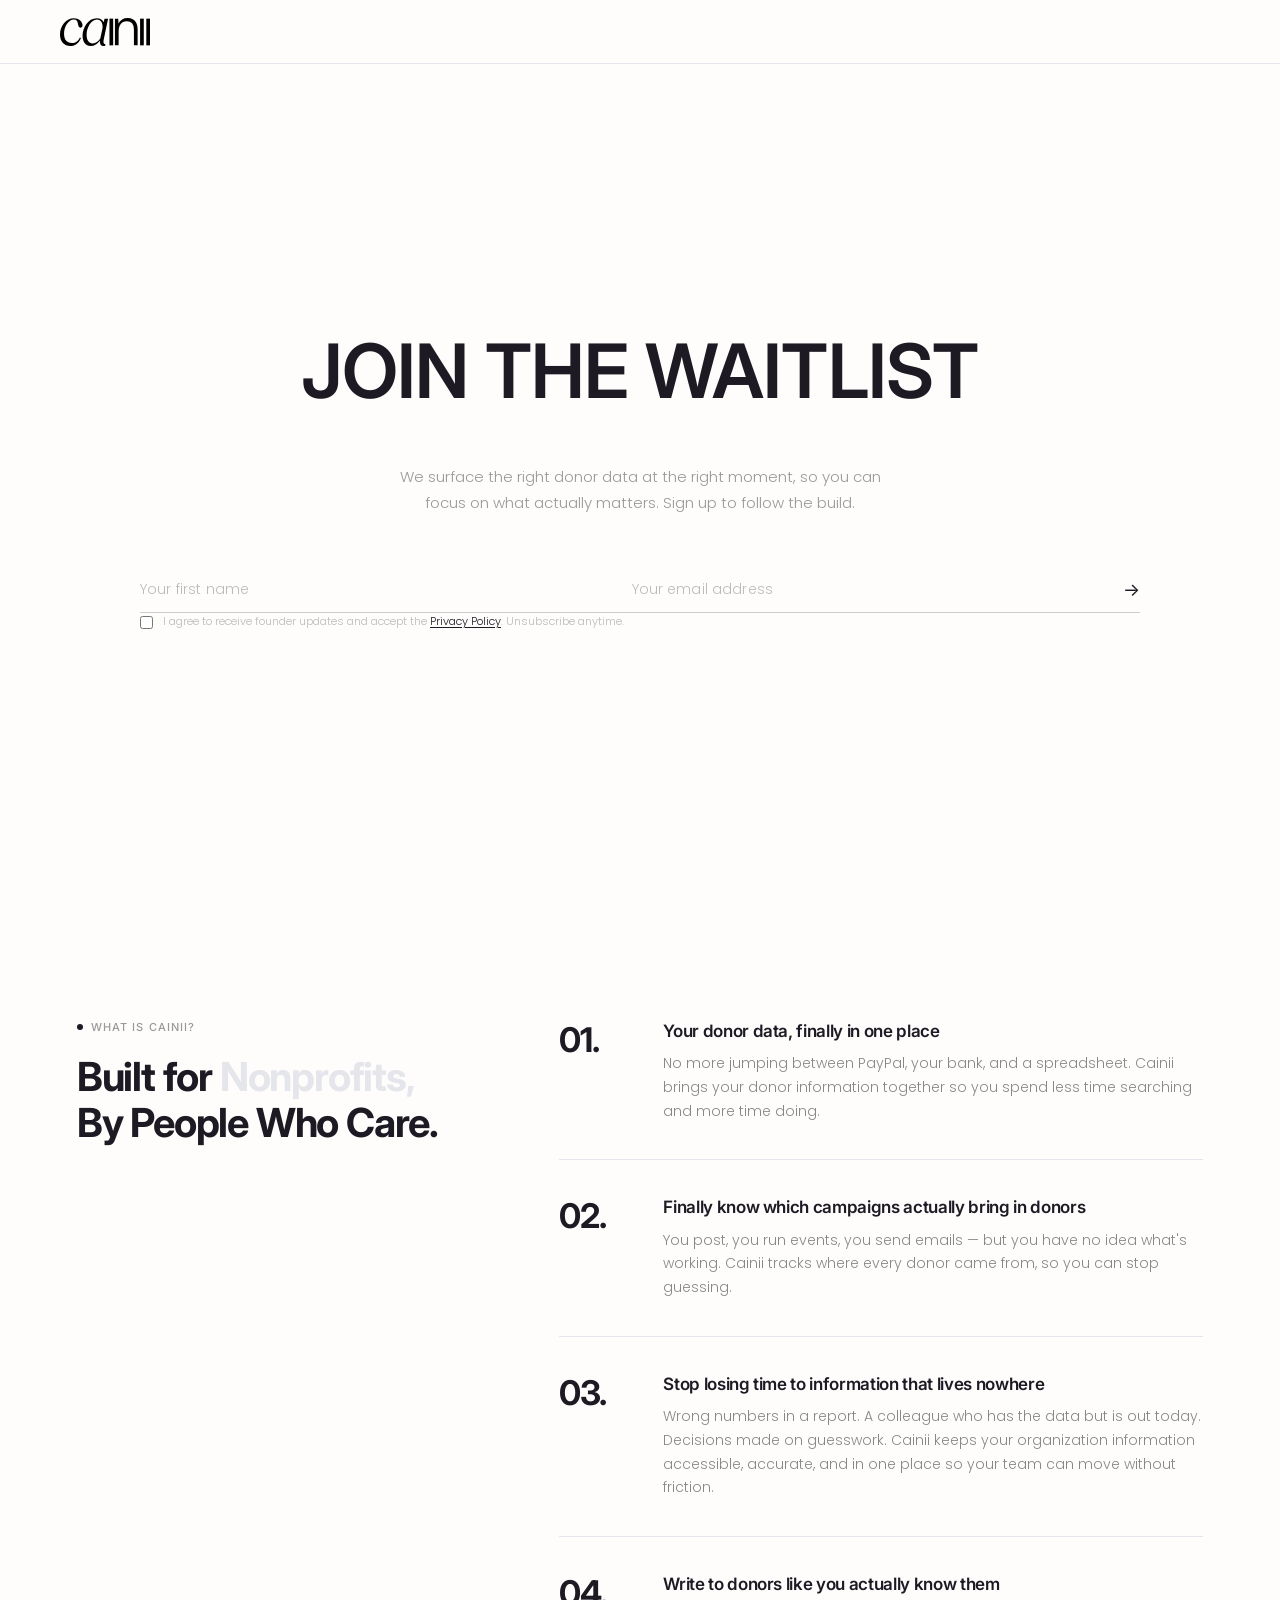
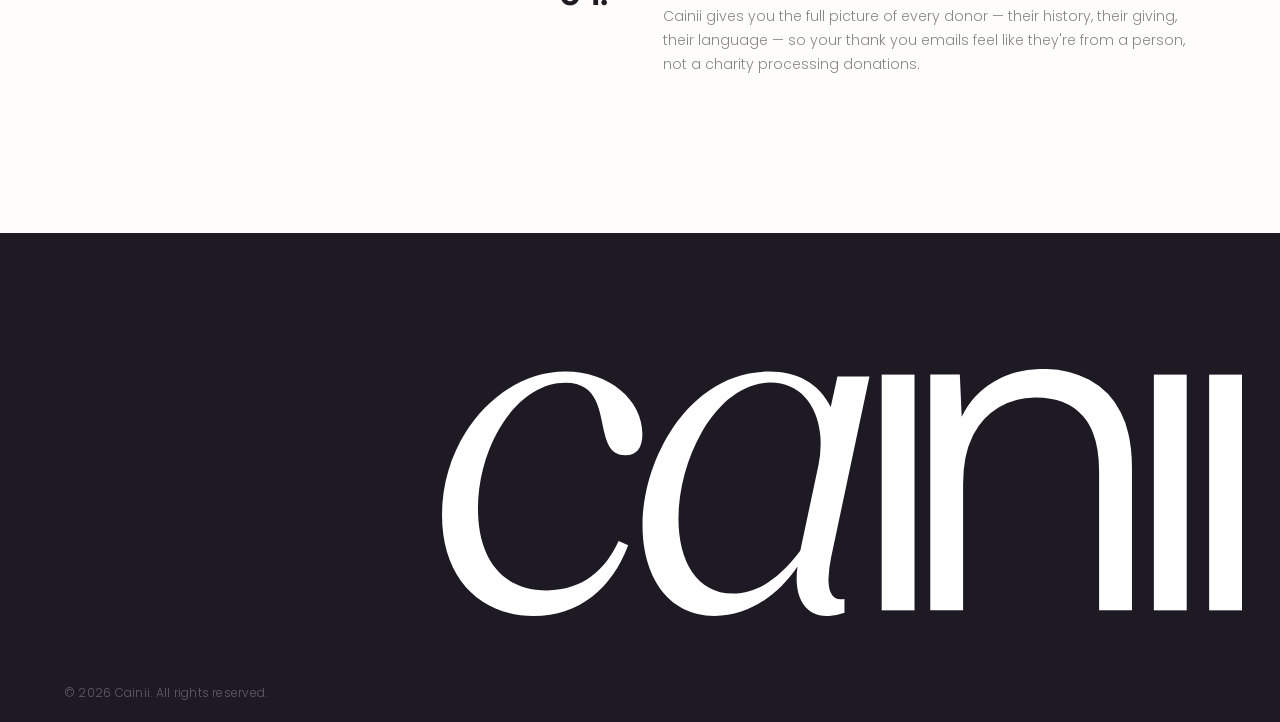
==== index.html @ 835e48c1 "Update index.html" ====
<!DOCTYPE html>
<html lang="en">
<head>
  <meta charset="UTF-8" />
  <meta name="viewport" content="width=device-width, initial-scale=1.0" />
  <meta name="description" content="Cainii — the CRM built for NGOs." />
  <title>Cainii — Newsletter</title>

  <link rel="icon" type="image/svg+xml" href="favicon.svg" />

  <!-- Google Fonts -->
  <link rel="preconnect" href="https://fonts.googleapis.com" />
  <link rel="preconnect" href="https://fonts.gstatic.com" crossorigin />
  <link href="https://fonts.googleapis.com/css2?family=Inter:wght@300;400;500;600;700&family=Poppins:wght@300;400;500&display=swap" rel="stylesheet" />

  <!-- CSS -->
  <link rel="stylesheet" href="css/global.css" />
  <link rel="stylesheet" href="css/nav.css" />
  <link rel="stylesheet" href="css/hero.css" />
  <link rel="stylesheet" href="css/work.css" />
  <link rel="stylesheet" href="css/about.css" />
  <link rel="stylesheet" href="css/contact.css" />
  <link rel="stylesheet" href="css/footer.css" />
</head>
<body>

  <!-- ── Navigation ── -->
  <header class="nav">
    <a href="/" class="nav__logo" aria-label="Cainii home">

      <img src="logo.svg" alt="cainii" />
    </a>
  </header>

  <!-- ── Hero ── -->
  <main>
    <section class="hero">
      <div class="hero__inner">

        <h1 class="hero__title">Join the waitlist</h1>

        <p class="hero__sub">
          We surface the right donor data at the right moment,
          so you can focus on what actually matters.
          Sign up to follow the build.
        </p>

        <!-- Mailchimp form -->
<div class="signup-form">
  <input type="text" name="FNAME" placeholder="Your first name" required />
  <input type="email" name="EMAIL" placeholder="Your email address" required />
  <div style="position:absolute;left:-5000px" aria-hidden="true">
    <input type="text" name="b_12050a1c43444a8fcd8c79bce_4baed7a808" tabindex="-1" value="" />
  </div>
  <button type="submit"><span>→</span></button>
</div>

          <div class="gdpr-check">
            <label>
              <input type="checkbox" name="gdpr[83011]" value="Y" required />
              <span>
                I agree to receive founder updates and accept the
                <a href="/privacy" target="_blank">Privacy Policy</a>.
                Unsubscribe anytime.
              </span>
            </label>
          </div>
        </form>

      </div>
    </section>


  <section class="hiw" id="how-i-work">
    <div class="hiw__container">

      <!-- Left column -->
      <div class="hiw__left">
        <p class="hiw__eyebrow">
          <span class="hiw__dot"></span> WHAT IS CAINII?
        </p>
        <h2 class="hiw__heading">
          Built for <span class="hiw__accent">Nonprofits,</span><br>
          By People Who Care.
        </h2>
      </div>

      <!-- Right column — steps -->
      <ol class="hiw__steps">

        <li class="hiw__step">
          <div class="hiw__step-num">01.</div>
          <div class="hiw__step-body">
            <h3 class="hiw__step-title">Your donor data, finally in one place</h3>
            <p class="hiw__step-text">
No more jumping between PayPal, your bank, and a spreadsheet. Cainii brings your donor information together so you spend less time searching and more time doing.            </p>
          </div>
        </li>

        <li class="hiw__step">
          <div class="hiw__step-num">02.</div>
          <div class="hiw__step-body">
            <h3 class="hiw__step-title">Finally know which campaigns actually bring in donors</h3>
            <p class="hiw__step-text">
              You post, you run events, you send emails — but you have no idea what's working. Cainii tracks where every donor came from, so you can stop guessing.
            </p>
          </div>
        </li>

        <li class="hiw__step">
          <div class="hiw__step-num">03.</div>
          <div class="hiw__step-body">
            <h3 class="hiw__step-title">Stop losing time to information that lives nowhere
</h3>
            <p class="hiw__step-text">
Wrong numbers in a report. A colleague who has the data but is out today. Decisions made on guesswork. Cainii keeps your organization information accessible, accurate, and in one place so your team can move without friction.          </div>
        </li>

        <li class="hiw__step">
          <div class="hiw__step-num">04.</div>
          <div class="hiw__step-body">
            <h3 class="hiw__step-title">Write to donors like you actually know them
</h3>
            <p class="hiw__step-text">
Cainii gives you the full picture of every donor — their history, their giving, their language — so your thank you emails feel like they're from a person, not a charity processing donations.            </p>
          </div>
        </li>

      </ol>

    </div>
  </section>

<!--
  <section class="about" id="about">
    <div class="about__container">


      <div class="about__left">
        <h2 class="about__heading">A Bit About Us</h2>
        <div class="about__photos">
          <div class="about__photo-wrap">
            <img
              src="assets/founder-1.jpg"
              alt="Sunny, founder of Cainii"
              class="about__photo"
            />
          </div>
          <div class="about__photo-wrap about__photo-wrap--offset">
            <img
              src="assets/founder-2.jpg"
              alt="Sunny, founder of Cainii"
              class="about__photo"
            />
          </div>
        </div>
      </div>


      <div class="about__right">
        <p class="about__body">
          I help businesses bring their ideas online with websites
          that are clear, functional, and built to last. As a designer
          and no-code developer, I focus on creating digital spaces
          that are easy to navigate and visually balanced. My goal is
          simple: to strip away the noise and deliver a site that
          speaks directly to your audience.
        </p>
        <a href="#contact" class="about__btn">Hire me →</a>
      </div>

    </div>
  </section>
-->

<!--   <section class="contact" id="contact">
    <div class="contact__container">

 
      <div class="contact__left">
        <h2 class="contact__heading">Contact us</h2>
        <p class="contact__sub">
          If you have questions or need any general
          information, please complete this form to
          request the information you need. It will be an
          honor to help you.
        </p>

      </div>

  
      <form class="contact__form" name="contact" action="#" method="POST">

        <div class="contact__row">
          <div class="contact__field">
            <label for="c-name">Your Name</label>
            <input
              type="text"
              id="c-name"
              name="name"
              placeholder="Your full name"
              required
            />
          </div>
          <div class="contact__field">
            <label for="c-email">Email address</label>
            <input
              type="email"
              id="c-email"
              name="email"
              placeholder="Your email address"
              required
            />
          </div>
        </div>

        <div class="contact__field">
          <label for="c-msg">Message</label>
          <textarea
            id="c-msg"
            name="message"
            placeholder="Write something...."
            rows="7"
            required
          ></textarea>
        </div>

        <button type="submit" class="contact__submit">Send Message</button>

      </form>

    </div>
  </section> -->


  <footer class="footer">

    <!-- Top: tagline + social icons -->
    <div class="footer__top">
  <!--     <p class="footer__tagline">
        Easily adapt to changes and scale your operations with our flexible
        infrastructure, designed to support your business growth.
      </p> -->

   <!--    <div class="footer__social">
        <a href="https://instagram.com/cainii" class="footer__social-btn" aria-label="Instagram" target="_blank" rel="noopener">
          <svg width="16" height="16" viewBox="0 0 24 24" fill="none" stroke="currentColor" stroke-width="1.8" stroke-linecap="round" stroke-linejoin="round" aria-hidden="true">
            <rect x="2" y="2" width="20" height="20" rx="5" ry="5"/>
            <circle cx="12" cy="12" r="4"/>
            <circle cx="17.5" cy="6.5" r="0.5" fill="currentColor" stroke="none"/>
          </svg>
        </a>
        <a href="https://facebook.com/cainii" class="footer__social-btn" aria-label="Facebook" target="_blank" rel="noopener">
          <svg width="16" height="16" viewBox="0 0 24 24" fill="none" stroke="currentColor" stroke-width="1.8" stroke-linecap="round" stroke-linejoin="round" aria-hidden="true">
            <path d="M18 2h-3a5 5 0 0 0-5 5v3H7v4h3v8h4v-8h3l1-4h-4V7a1 1 0 0 1 1-1h3z"/>
          </svg>
        </a>
      </div> -->
    </div>

    <!-- Oversized logo filling the footer -->
    <div class="footer__wordmark">
      <img src="logo.svg" alt="cainii" class="footer__logo-img" />
    </div>

    <!-- Bottom bar -->
    <div class="footer__bottom">
   <!--    <nav class="footer__legal" aria-label="Legal">
        <a href="/terms">Terms</a>
        <a href="/privacy">Privacy</a>
      </nav> -->
      <p class="footer__copy">© 2026 Cainii. All rights reserved.</p>
    </div>

  </footer>

    
  </main>

  <script src="js/main.js" defer></script>

</body>
</html>
---- css/global.css ----
/* ─────────────────────────────────────────
   Cainii — Global
   ───────────────────────────────────────── */

:root {
  --white:       #FFFDFC;
  --platinum-1:  #F2F2F4;
  --platinum-2:  #E4E6EB;
  --shadow-dark: #1D1A24;
  --shadow-mid:  #262533;

  --font-heading: 'Inter', sans-serif;
  --font-body:    'Poppins', sans-serif;
}

*, *::before, *::after {
  box-sizing: border-box;
  margin: 0;
  padding: 0;
}

body {
  font-family: var(--font-body);
  background: var(--white);
  color: var(--shadow-dark);
  -webkit-font-smoothing: antialiased;
}
---- css/nav.css ----
/* ─────────────────────────────────────────
   Navigation
   ───────────────────────────────────────── */

.nav {
  position: fixed;
  top: 0;
  left: 0;
  right: 0;
  z-index: 10;
  background: var(--white);
  border-bottom: 1px solid var(--platinum-2);
  height: 64px;
  display: flex;
  align-items: center;
  padding-inline: clamp(24px, 5vw, 60px);
}

.nav__logo {
  display: block;
  line-height: 1;
}

.nav__logo img {
  display: block;
  height: 28px;
  width: auto;
}

/* Fallback text logo if no SVG */
.nav__logo-text {
  font-family: var(--font-heading);
  font-size: 22px;
  font-weight: 400;
  letter-spacing: -0.04em;
  color: var(--shadow-dark);
  font-style: italic;
}
---- css/hero.css ----
/* ─────────────────────────────────────────
   Hero — Newsletter
   ───────────────────────────────────────── */

.hero {
  min-height: 100vh;
  display: flex;
  align-items: center;
  justify-content: center;
  padding-top: 64px; /* nav height */
  padding-inline: clamp(24px, 5vw, 60px);
  text-align: center;
  background: var(--white);
}

.hero__inner {
  width: 100%;
  max-width: 1000px;
  display: flex;
  flex-direction: column;
  align-items: center;
  gap: 0;
}

/* "NEWSLETTER" */
.hero__title {
  font-family: var(--font-heading);
  font-size: clamp(43px, 6vw, 75px);
  font-weight: 600;
  letter-spacing: -0.01em;
  line-height: 1;
  color: var(--shadow-dark);
  margin-bottom: clamp(32px, 5vw, 56px);
   text-transform: uppercase;
}

/* Subtitle */
.hero__sub {
  font-family: var(--font-body);
  font-size: clamp(13px, 1.4vw, 15px);
  font-weight: 300;
  color: #999;
  line-height: 1.7;
  max-width: 520px;
  margin-bottom: clamp(40px, 6vw, 64px);
}

/* ── Mailchimp Form ── */
.signup-form-wrap {
  width: 100%;
  max-width: 520px;
  display: flex;
  flex-direction: column;
  align-items: stretch;
  gap: 20px;
}


.signup-form {
  position: relative;
  width: 100%;
  display: flex;
  align-items: center;
  border-bottom: 1px solid #ccc;
  padding-bottom: 12px;
  gap: 12px;
}



.signup-form button {
  background: none;
  border: none;
  cursor: pointer;
  padding: 0;
  display: flex;
  align-items: center;
  color: var(--shadow-dark);
  transition: transform 0.2s ease;
  flex-shrink: 0;
}

.signup-form button:hover {
  transform: translateX(4px);
}

.signup-form input[type="text"] {
  flex: 1;
  background: transparent;
  border: none;
  outline: none;
  font-family: var(--font-body);
  font-size: 14px;
  font-weight: 300;
  color: var(--shadow-dark);
  letter-spacing: 0.01em;
}

.signup-form input[type="email"] {
  flex: 1;
  background: transparent;
  border: none;
  outline: none;
  font-family: var(--font-body);
  font-size: 14px;
  font-weight: 300;
  color: var(--shadow-dark);
  letter-spacing: 0.01em;
}

.signup-form input[type="text"]::placeholder,
.signup-form input[type="email"]::placeholder {
  color: #bbb;
  font-weight: 300;
}

/* Arrow — match screenshot exactly */
.signup-form button::after {
  content: '→';
  font-size: 18px;
  font-family: var(--font-heading);
  font-weight: 400;
  line-height: 1;
}

/* Hide any text inside button (arrow is CSS) */
.signup-form button span {
  display: none;
}

/* GDPR */
.gdpr-check {
  width: 100%;
}

.gdpr-check label {
  display: flex;
  align-items: flex-start;
  gap: 10px;
  cursor: pointer;
  text-align: left;
}

.gdpr-check input[type="checkbox"] {
  margin-top: 3px;
  width: 13px;
  height: 13px;
  accent-color: var(--shadow-dark);
  flex-shrink: 0;
  cursor: pointer;
}

.gdpr-check span {
  font-family: var(--font-body);
  font-size: 11px;
  font-weight: 300;
  color: #bbb;
  line-height: 1.6;
}

.gdpr-check a {
  color: var(--shadow-dark);
  text-decoration: underline;
  text-underline-offset: 2px;
}

/* ── Responsive ── */
@media (max-width: 480px) {
  .hero__title {
    font-size: clamp(36px, 14vw, 60px);
  }
}
---- css/work.css ----
/* ─────────────────────────────────────────
   How I Work
   ───────────────────────────────────────── */

.hiw {
  background: var(--white);
  padding-block: clamp(64px, 10vw, 120px);
  padding-inline: clamp(24px, 6vw, 80px);
}

.hiw__container {
  max-width: 1200px;
  margin-inline: auto;
  display: grid;
  grid-template-columns: 1fr 1.6fr;
  gap: 0 80px;
  align-items: start;
}

/* ── Left ── */
.hiw__eyebrow {
  font-family: var(--font-heading);
  font-size: 11px;
  font-weight: 500;
  letter-spacing: 0.1em;
  color: #999;
  display: flex;
  align-items: center;
  gap: 8px;
  margin-bottom: 20px;
  text-transform: uppercase;
}

.hiw__dot {
  display: inline-block;
  width: 6px;
  height: 6px;
  border-radius: 50%;
  background: var(--shadow-dark);
  flex-shrink: 0;
}

.hiw__heading {
  font-family: var(--font-heading);
  font-size: clamp(26px, 3.2vw, 40px);
  font-weight: 700;
  letter-spacing: -0.03em;
  line-height: 1.15;
  color: var(--shadow-dark);
}

.hiw__accent {
  color: var(--platinum-2);
  font-weight: 700;
}

/* ── Right — Steps ── */
.hiw__steps {
  list-style: none;
}

.hiw__step {
  display: grid;
  grid-template-columns: 80px 1fr;
  gap: 0 24px;
  align-items: start;
  padding-block: 36px;
  border-bottom: 1px solid var(--platinum-2);
}

.hiw__step:first-child {
  padding-top: 0;
}

.hiw__step:last-child {
  border-bottom: none;
}

.hiw__step-num {
  font-family: var(--font-heading);
  font-size: clamp(22px, 2.8vw, 34px);
  font-weight: 700;
  letter-spacing: -0.03em;
  color: var(--shadow-dark);
  line-height: 1;
  padding-top: 3px;
}

.hiw__step-title {
  font-family: var(--font-heading);
  font-size: clamp(14px, 1.4vw, 17px);
  font-weight: 600;
  letter-spacing: -0.02em;
  color: var(--shadow-dark);
  margin-bottom: 10px;
  line-height: 1.3;
}

.hiw__step-text {
  font-family: var(--font-body);
  font-size: clamp(13px, 1.1vw, 14px);
  font-weight: 300;
  color: #888;
  line-height: 1.7;
}

/* ── Responsive ── */
@media (max-width: 760px) {
  .hiw__container {
    grid-template-columns: 1fr;
    gap: 48px 0;
  }

  .hiw__step {
    grid-template-columns: 56px 1fr;
    gap: 0 16px;
    padding-block: 28px;
  }
}
---- css/about.css ----
/* ─────────────────────────────────────────
   About
   ───────────────────────────────────────── */

.about {
  background: var(--white);
  padding-block: clamp(64px, 10vw, 120px);
  padding-inline: clamp(24px, 6vw, 80px);
}

.about__container {
  max-width: 1200px;
  margin-inline: auto;
  display: grid;
  grid-template-columns: 1.1fr 1fr;
  gap: 0 80px;
  align-items: start;
}

/* ── Left ── */
.about__heading {
  font-family: var(--font-heading);
  font-size: clamp(32px, 4.5vw, 56px);
  font-weight: 800;
  letter-spacing: -0.04em;
  line-height: 1.05;
  color: var(--shadow-dark);
  margin-bottom: clamp(28px, 4vw, 44px);
}

/* Two photos side by side */
.about__photos {
  display: grid;
  grid-template-columns: 1fr 1fr;
  gap: 16px;
  align-items: start;
}

.about__photo-wrap {
  border-radius: 18px;
  overflow: hidden;
  background: var(--platinum-1);
}

/* Second photo sits slightly lower — matches screenshot */
.about__photo-wrap--offset {
  margin-top: 24px;
}

.about__photo {
  display: block;
  width: 100%;
  aspect-ratio: 3 / 4;
  object-fit: cover;
  object-position: top center;
  transition: transform 0.5s ease;
}

.about__photo-wrap:hover .about__photo {
  transform: scale(1.03);
}

/* ── Right ── */
.about__right {
  padding-top: 12px;
  display: flex;
  flex-direction: column;
  align-items: flex-start;
  gap: 32px;
}

.about__body {
  font-family: var(--font-heading);
  font-size: clamp(16px, 1.8vw, 18px);
  font-weight: 500;
  letter-spacing: -0.025em;
  line-height: 1.55;
  color: var(--shadow-dark);
}

/* Pill button — dark, rounded, matches screenshot */
.about__btn {
  display: inline-flex;
  align-items: center;
  gap: 8px;
  background: var(--shadow-dark);
  color: var(--white);
  font-family: var(--font-body);
  font-size: 13px;
  font-weight: 400;
  letter-spacing: 0.01em;
  padding: 12px 24px;
  border-radius: 999px;
  text-decoration: none;
  transition: opacity 0.2s ease, transform 0.2s ease;
}

.about__btn:hover {
  opacity: 0.8;
  transform: translateX(2px);
}

/* ── Responsive ── */
@media (max-width: 860px) {
  .about__container {
    grid-template-columns: 1fr;
    gap: 48px 0;
  }

  .about__photos {
    max-width: 480px;
  }
}

@media (max-width: 480px) {
  .about__photo-wrap--offset {
    margin-top: 16px;
  }
}
---- css/contact.css ----
/* ─────────────────────────────────────────
   Contact
   ───────────────────────────────────────── */

.contact {
  background: var(--white);
  padding-block: clamp(64px, 10vw, 120px);
  padding-inline: clamp(24px, 6vw, 80px);
}

.contact__container {
  max-width: 1200px;
  margin-inline: auto;
  display: grid;
  grid-template-columns: 1fr 1.3fr;
  gap: 0 60px;
  align-items: start;
}

/* ── Left ── */
.contact__heading {
  font-family: var(--font-heading);
  font-size: clamp(40px, 6.5vw, 88px);
  font-weight: 800;
  letter-spacing: -0.04em;
  line-height: 1;
  color: var(--shadow-dark);
  margin-bottom: clamp(32px, 5vw, 64px);
}

.contact__sub {
  font-family: var(--font-body);
  font-size: clamp(14px, 1.4vw, 17px);
  font-weight: 300;
  color: #555;
  line-height: 1.65;
  margin-bottom: 40px;
}

/* Horizontal rule below the sub text — visible in screenshot */
.contact__rule {
  width: 100%;
  height: 1px;
  background: var(--platinum-2);
}

/* ── Right — Form ── */
.contact__form {
  display: flex;
  flex-direction: column;
  gap: 20px;
}

/* Name + Email side by side */
.contact__row {
  display: grid;
  grid-template-columns: 1fr 1fr;
  gap: 16px;
}

/* Field wrapper */
.contact__field {
  display: flex;
  flex-direction: column;
  gap: 8px;
}

.contact__field label {
  font-family: var(--font-body);
  font-size: 12px;
  font-weight: 400;
  color: #888;
  letter-spacing: 0.01em;
}

/* Inputs & textarea — platinum fill, rounded, no border */
.contact__field input,
.contact__field textarea {
  background: var(--platinum-1);
  border: none;
  border-radius: 10px;
  padding: 16px 18px;
  font-family: var(--font-body);
  font-size: 14px;
  font-weight: 300;
  color: var(--shadow-dark);
  outline: none;
  transition: background 0.2s ease;
  resize: none;
  width: 100%;
  appearance: none;
}

.contact__field input::placeholder,
.contact__field textarea::placeholder {
  color: #bbb;
}

.contact__field input:focus,
.contact__field textarea:focus {
  background: var(--platinum-2);
}

/* ── Submit button — full-width dark rounded pill ── */
.contact__submit {
  width: 100%;
  background: var(--shadow-dark);
  color: var(--white);
  border: none;
  border-radius: 12px;
  padding: 20px 28px;
  font-family: var(--font-body);
  font-size: 15px;
  font-weight: 400;
  letter-spacing: 0.01em;
  cursor: pointer;
  transition: opacity 0.2s ease;
  margin-top: 4px;
}

.contact__submit:hover {
  opacity: 0.82;
}

.contact__submit:active {
  opacity: 0.65;
}

/* ── Responsive ── */
@media (max-width: 860px) {
  .contact__container {
    grid-template-columns: 1fr;
    gap: 48px 0;
  }
}

@media (max-width: 540px) {
  .contact__row {
    grid-template-columns: 1fr;
  }
}
---- css/footer.css ----
/* ─────────────────────────────────────────
   Footer
   ───────────────────────────────────────── */

.footer {
  background: var(--shadow-dark);
  color: var(--white);
  overflow: hidden;
  display: flex;
  flex-direction: column;
}

/* ── Top: tagline + social ── */
.footer__top {
  padding: clamp(40px, 6vw, 72px) clamp(24px, 5vw, 64px) 0;
  display: flex;
  flex-direction: column;
  gap: 40px;
}

.footer__tagline {
  font-family: var(--font-body);
  font-size: clamp(12px, 1.1vw, 14px);
  font-weight: 300;
  color: rgba(255, 253, 252, 0.35);
  line-height: 1.65;
  max-width: 400px;
}

/* Social icon buttons — dark circle bg matching screenshot */
.footer__social {
  display: flex;
  gap: 10px;
}

.footer__social-btn {
  display: flex;
  align-items: center;
  justify-content: center;
  width: 36px;
  height: 36px;
  border-radius: 50%;
  background: rgba(255, 253, 252, 0.1);
  color: rgba(255, 253, 252, 0.7);
  text-decoration: none;
  transition: background 0.2s ease, color 0.2s ease;
  flex-shrink: 0;
}

.footer__social-btn:hover {
  background: rgba(255, 253, 252, 0.2);
  color: var(--white);
}

/* ── Oversized wordmark logo ── */
.footer__wordmark {
  padding-inline: clamp(24px, 5vw, 64px);
  /* Push logo to right half — matches screenshot positioning */
  display: flex;
  justify-content: flex-end;
  margin-top: clamp(32px, 6vw, 64px);
  overflow: hidden;
}

.footer__logo-img {
  /* Fill the full width of the footer visually — bleed to right edge */
  width: clamp(480px, 75vw, 800px);
  height: auto;
  /* Invert to white on dark background */
  filter: invert(1) brightness(10);
  display: block;
  /* Slight overflow to right, cropped by footer overflow:hidden */
  margin-right: -2vw;
}

/* ── Bottom bar ── */
.footer__bottom {
  padding: 20px clamp(24px, 5vw, 64px);
  margin-top: clamp(24px, 4vw, 48px);
  display: flex;
  align-items: center;
  justify-content: space-between;
  gap: 16px;
  flex-wrap: wrap;
}

.footer__legal {
  display: flex;
  gap: 24px;
}

.footer__legal a {
  font-family: var(--font-body);
  font-size: 12px;
  font-weight: 300;
  color: rgba(255, 253, 252, 0.4);
  text-decoration: none;
  letter-spacing: 0.02em;
  transition: color 0.2s;
}

.footer__legal a:hover {
  color: var(--white);
}

.footer__copy {
  font-family: var(--font-body);
  font-size: 12px;
  font-weight: 300;
  color: rgba(255, 253, 252, 0.3);
  letter-spacing: 0.02em;
}

/* ── Responsive ── */
@media (max-width: 600px) {
  .footer__logo-img {
    width: 100vw;
    margin-right: 0;
  }

  .footer__bottom {
    flex-direction: column;
    align-items: flex-start;
    gap: 12px;
  }
}
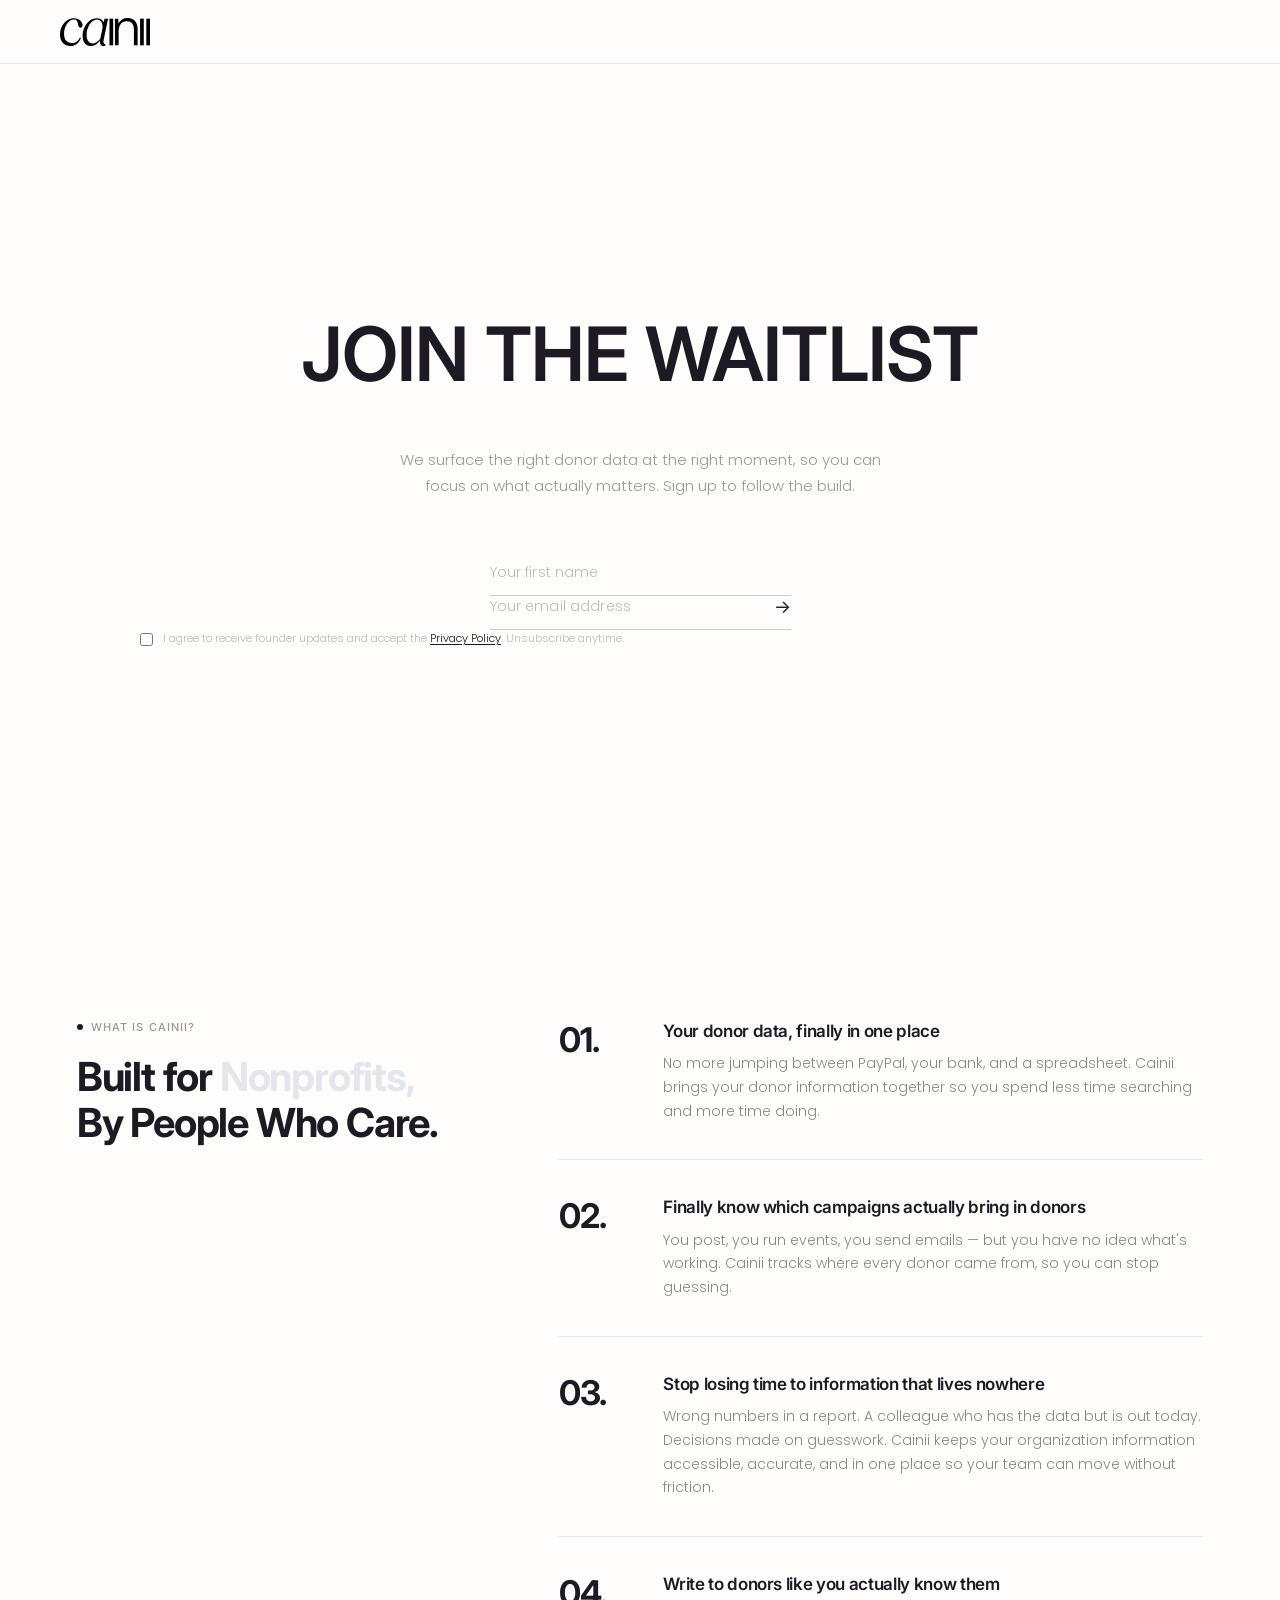
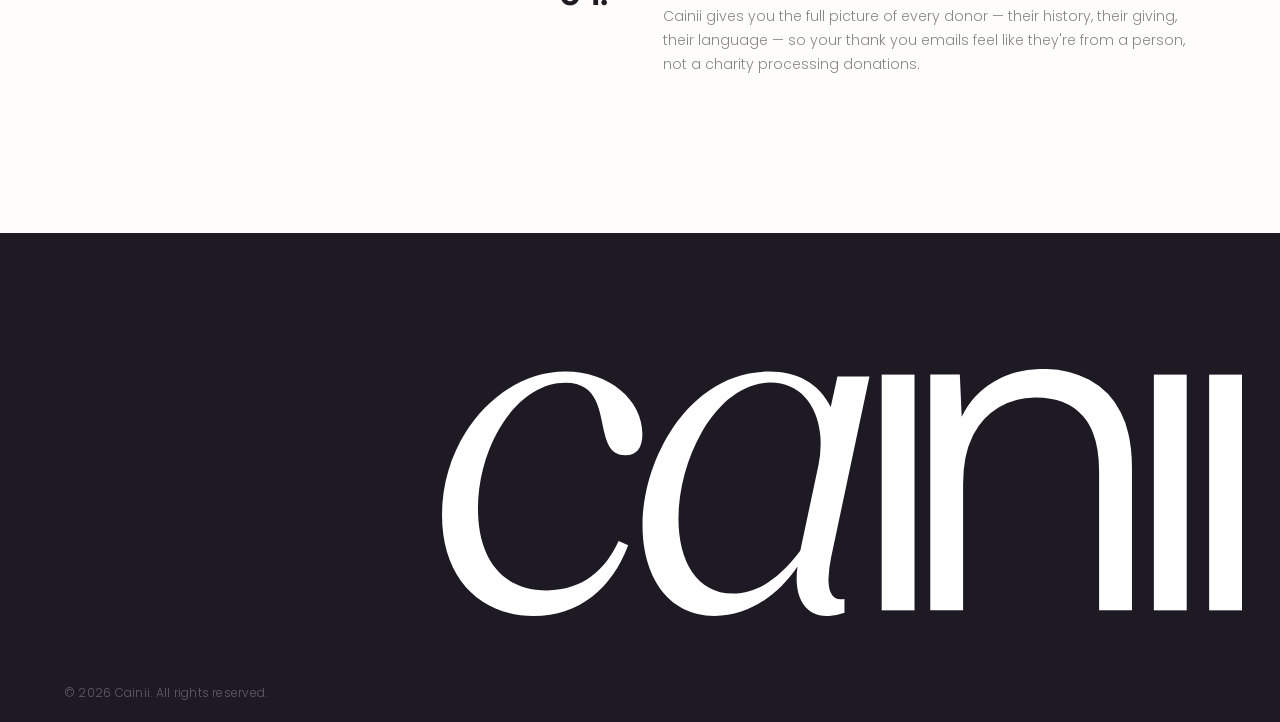
==== commit f3f89cc0: "Update index.html" ====
--- a/index.html
+++ b/index.html
@@ -46,14 +46,17 @@
         </p>
 
         <!-- Mailchimp form -->
+        <div class="signup-form-wrapper">
 <div class="signup-form">
   <input type="text" name="FNAME" placeholder="Your first name" required />
+</div>
+<div class="signup-form">
   <input type="email" name="EMAIL" placeholder="Your email address" required />
   <div style="position:absolute;left:-5000px" aria-hidden="true">
     <input type="text" name="b_12050a1c43444a8fcd8c79bce_4baed7a808" tabindex="-1" value="" />
   </div>
   <button type="submit"><span>→</span></button>
-</div>
+</div></div>
 
           <div class="gdpr-check">
             <label>
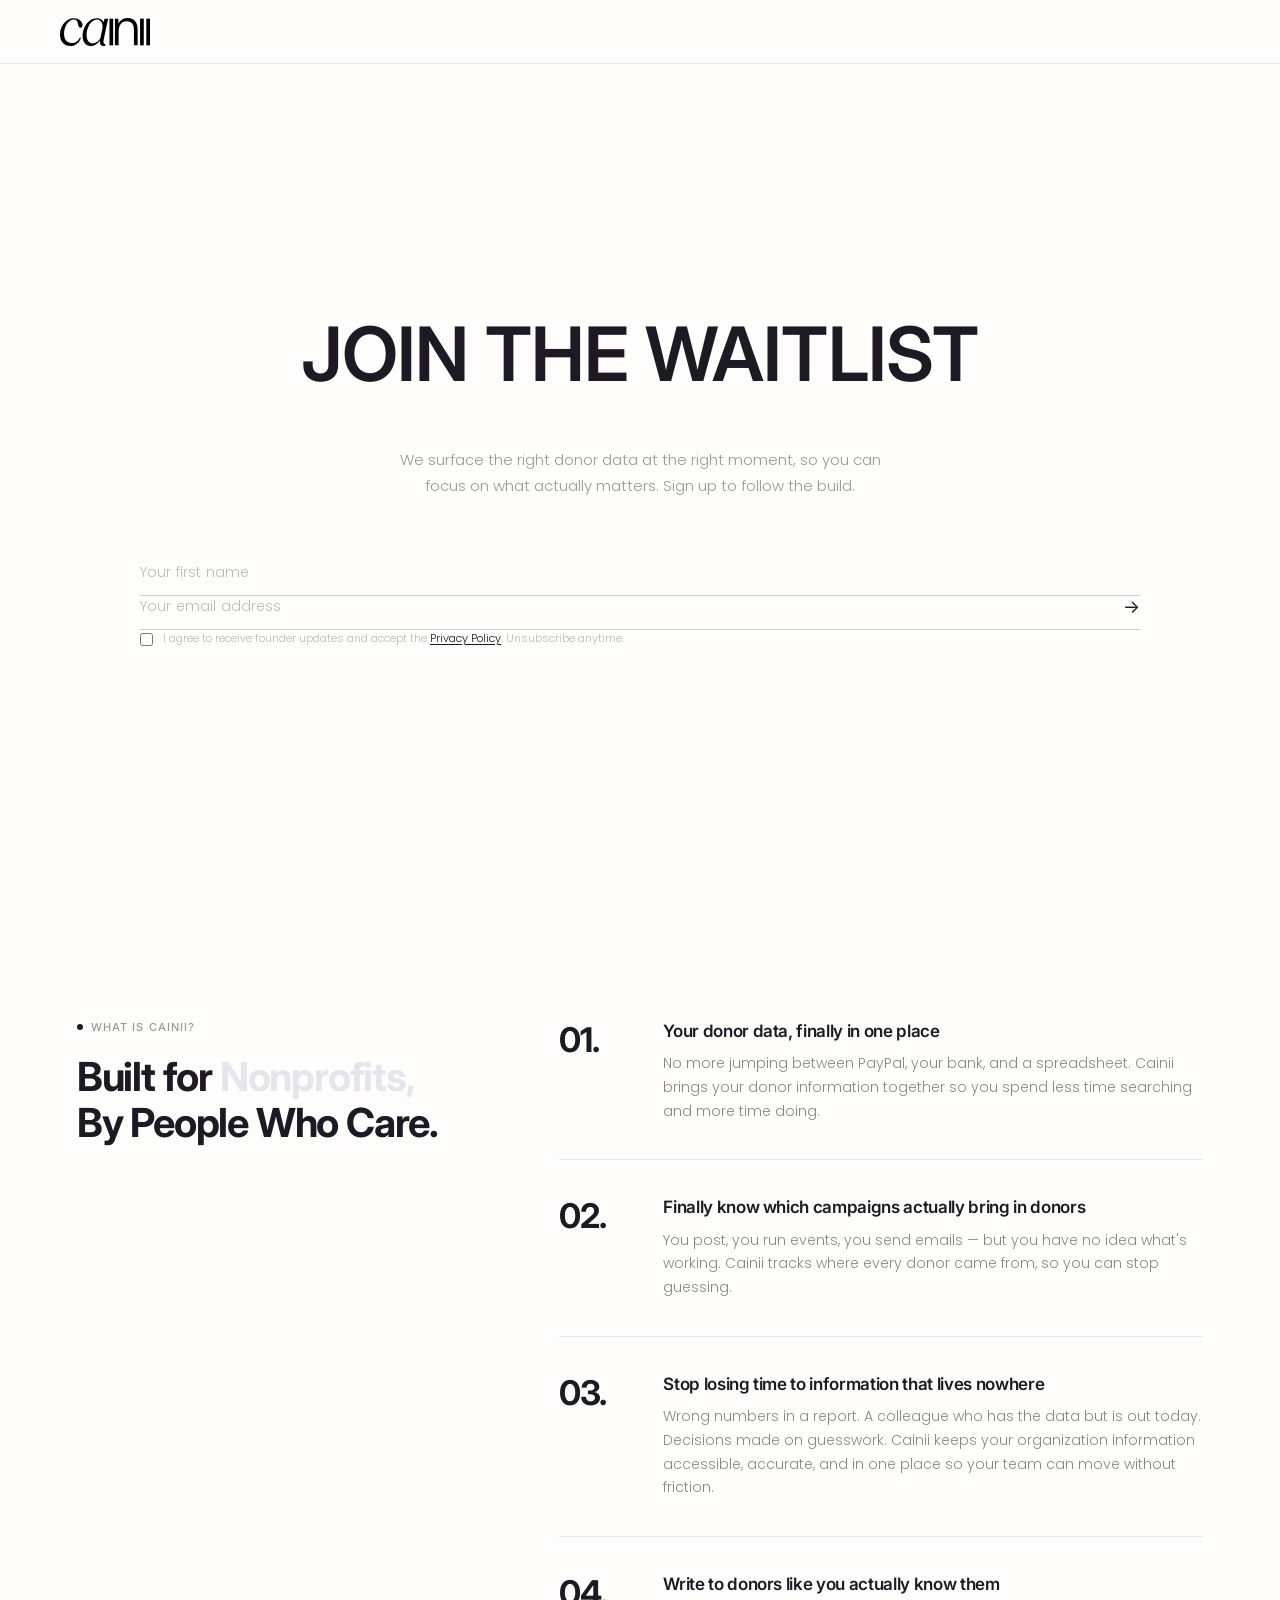
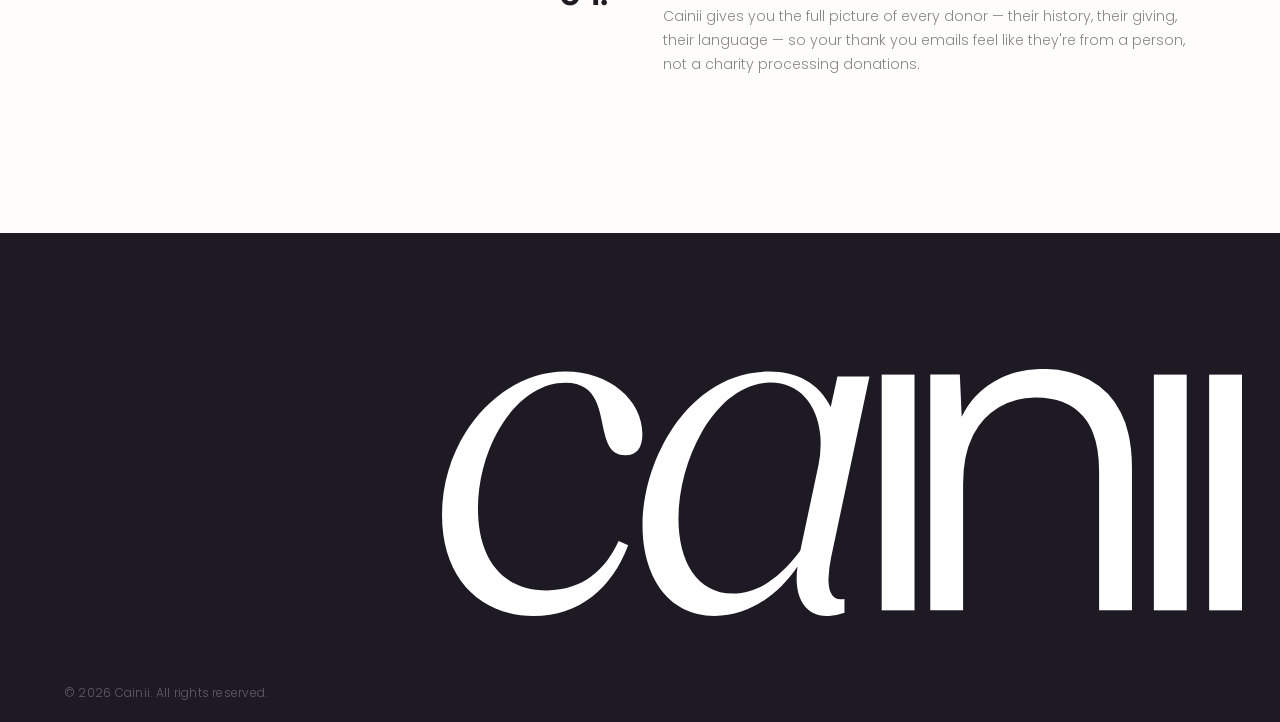
==== commit e98896c0: "Update index.html" ====
--- a/index.html
+++ b/index.html
@@ -46,7 +46,7 @@
         </p>
 
         <!-- Mailchimp form -->
-        <div class="signup-form-wrapper">
+     
 <div class="signup-form">
   <input type="text" name="FNAME" placeholder="Your first name" required />
 </div>
@@ -56,7 +56,7 @@
     <input type="text" name="b_12050a1c43444a8fcd8c79bce_4baed7a808" tabindex="-1" value="" />
   </div>
   <button type="submit"><span>→</span></button>
-</div></div>
+</div>
 
           <div class="gdpr-check">
             <label>
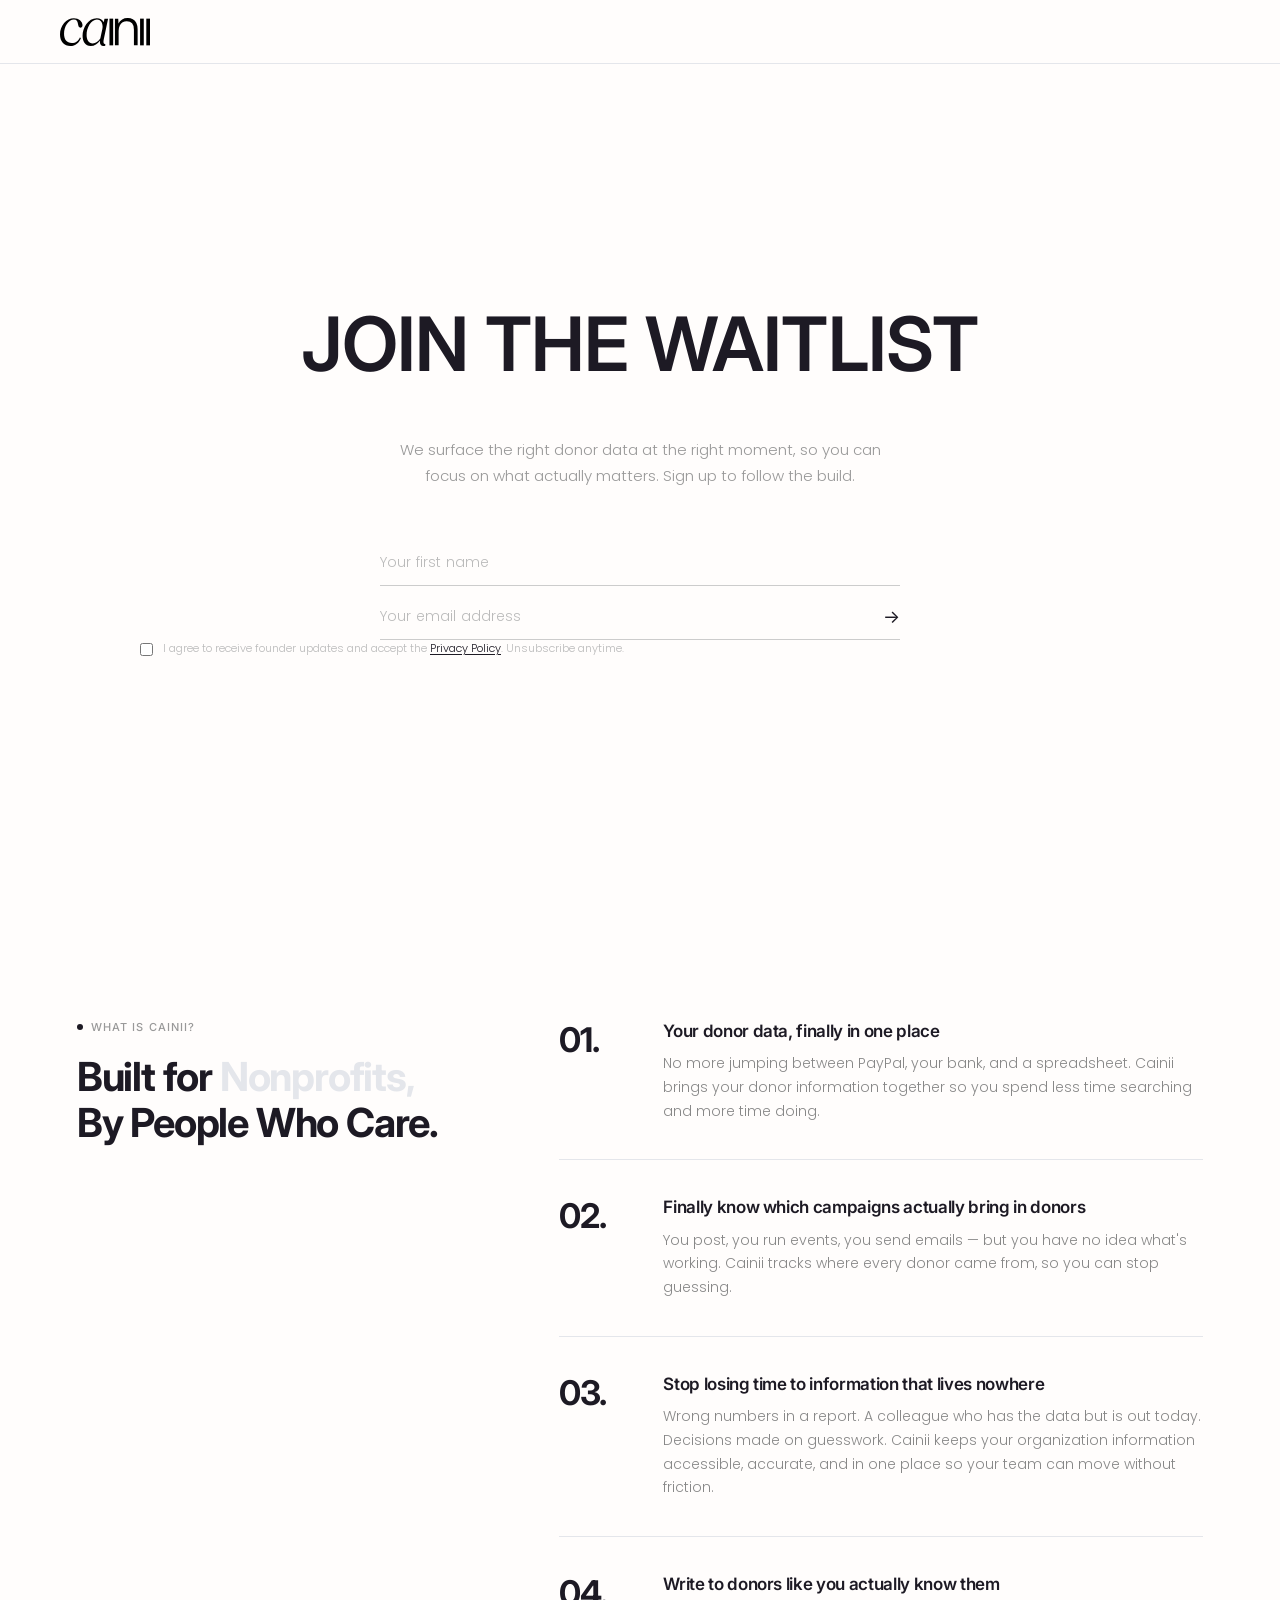
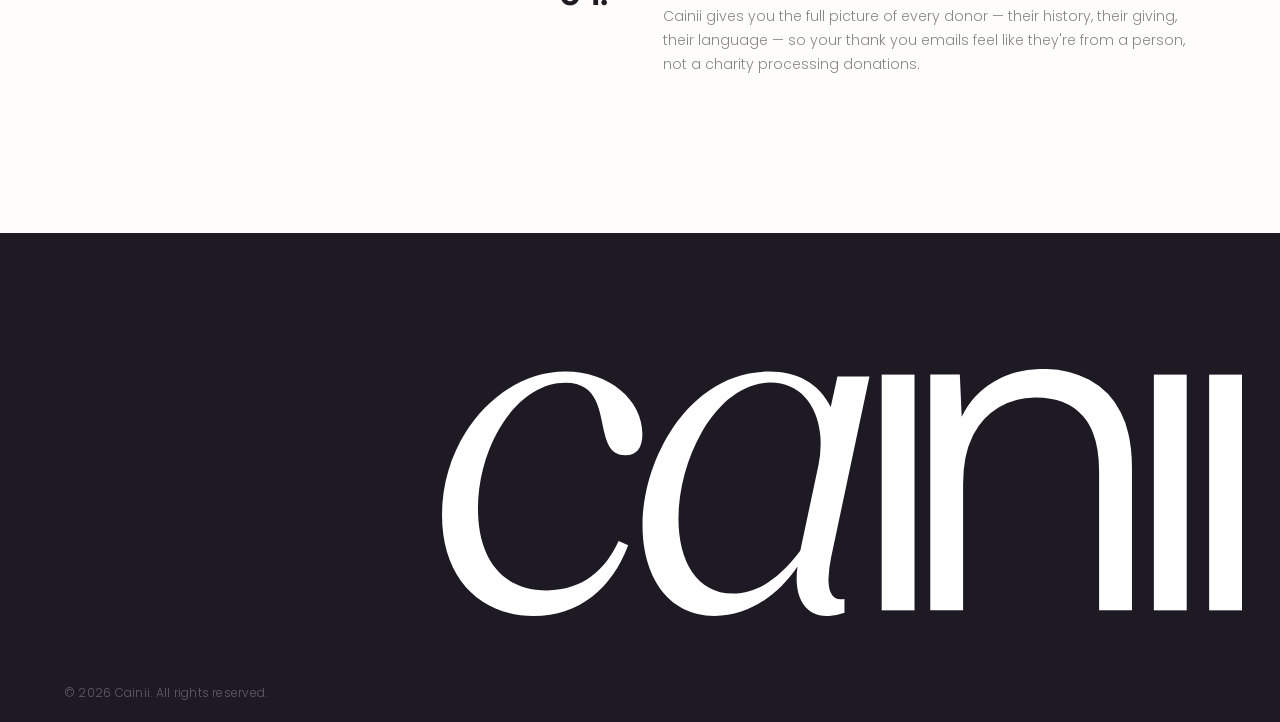
==== commit 6f09c3c2: "Update index.html" ====
--- a/index.html
+++ b/index.html
@@ -46,7 +46,7 @@
         </p>
 
         <!-- Mailchimp form -->
-     
+     <div class="signup-form-wrap">
 <div class="signup-form">
   <input type="text" name="FNAME" placeholder="Your first name" required />
 </div>
@@ -56,7 +56,7 @@
     <input type="text" name="b_12050a1c43444a8fcd8c79bce_4baed7a808" tabindex="-1" value="" />
   </div>
   <button type="submit"><span>→</span></button>
-</div>
+</div> </div>
 
           <div class="gdpr-check">
             <label>
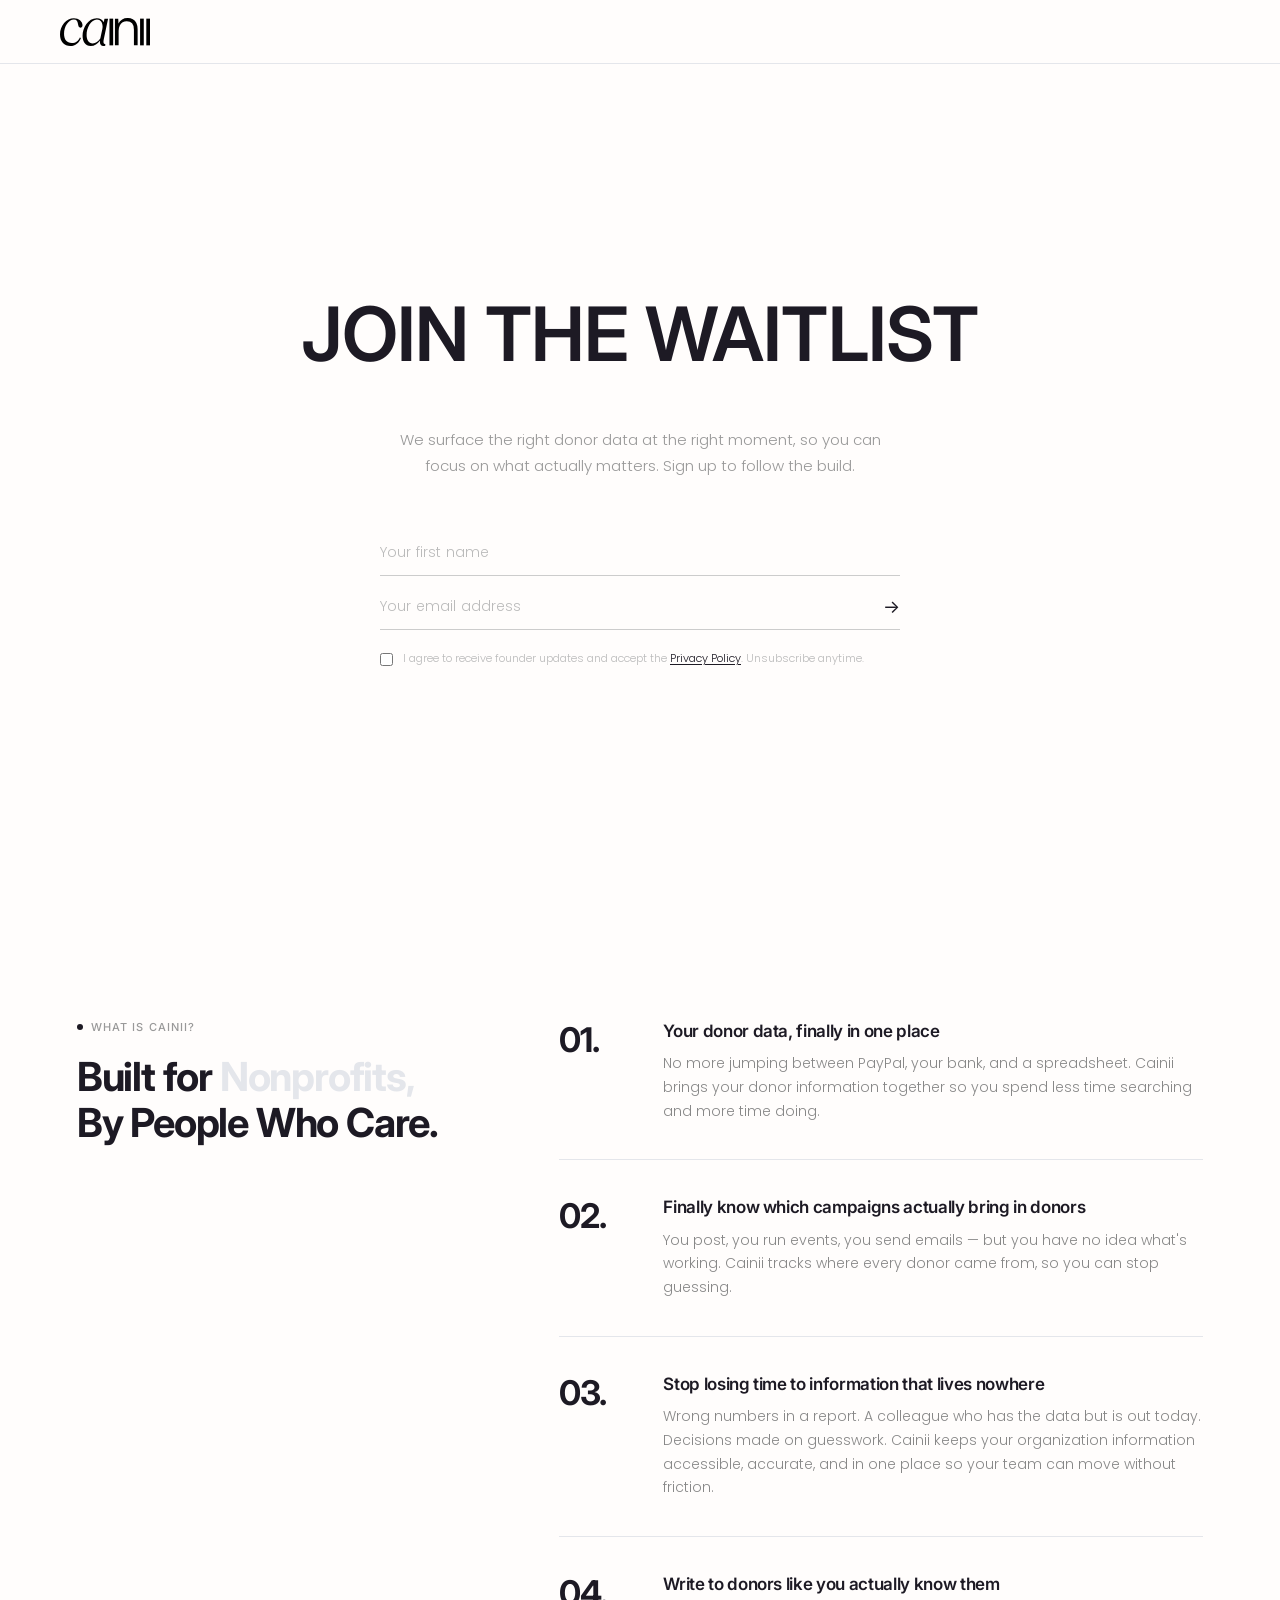
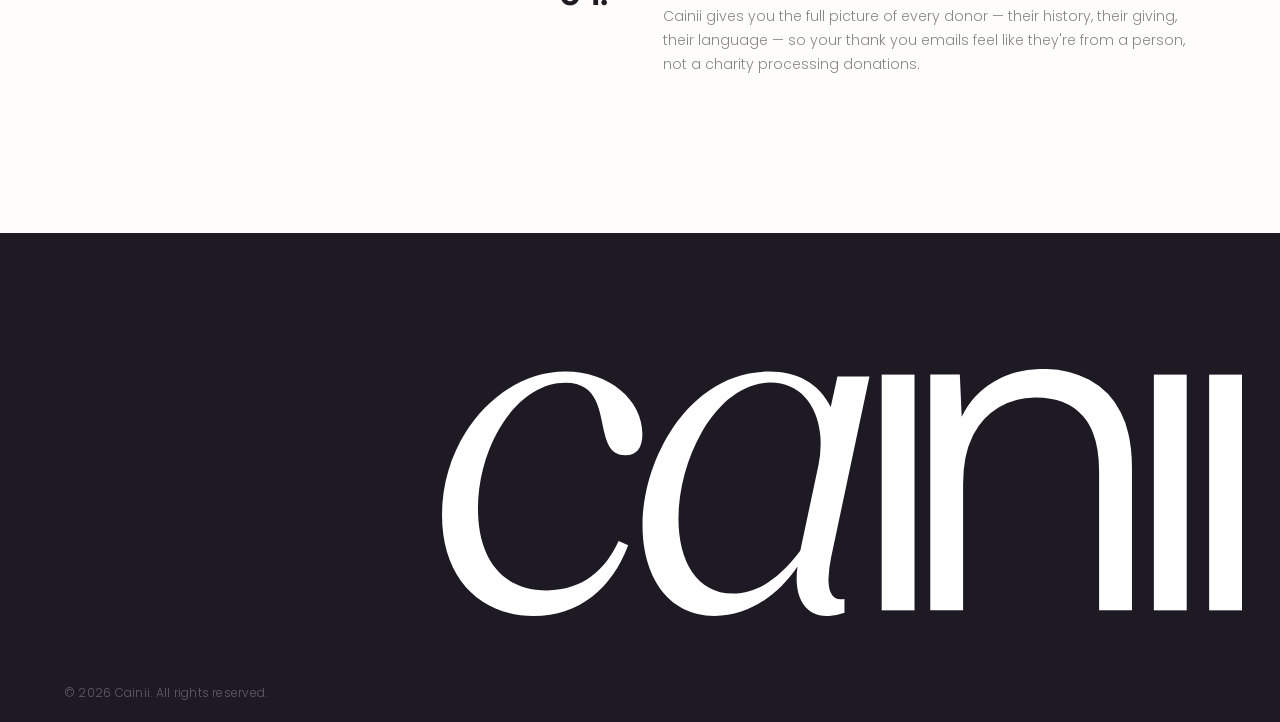
==== commit 5bf497d5: "Update index.html" ====
--- a/index.html
+++ b/index.html
@@ -56,7 +56,7 @@
     <input type="text" name="b_12050a1c43444a8fcd8c79bce_4baed7a808" tabindex="-1" value="" />
   </div>
   <button type="submit"><span>→</span></button>
-</div> </div>
+</div> 
 
           <div class="gdpr-check">
             <label>
@@ -68,6 +68,7 @@
               </span>
             </label>
           </div>
+       </div>
         </form>
 
       </div>
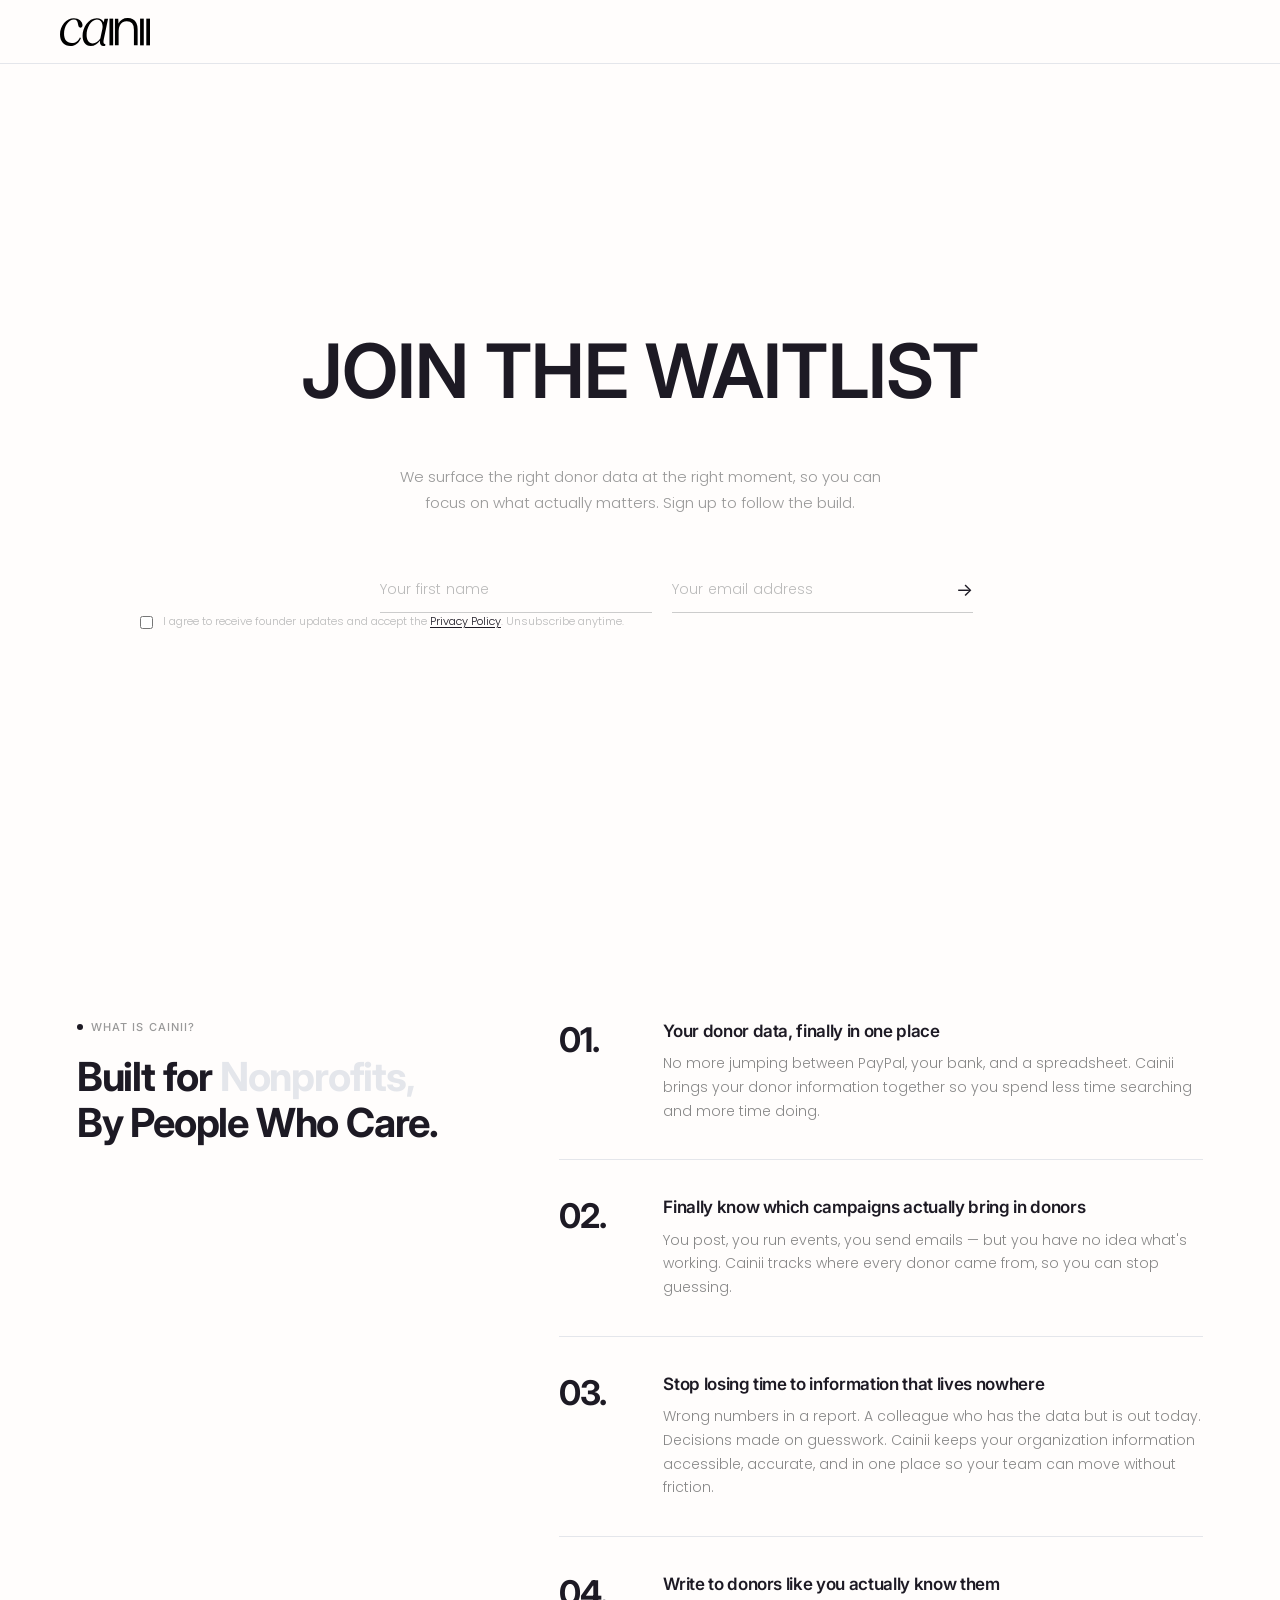
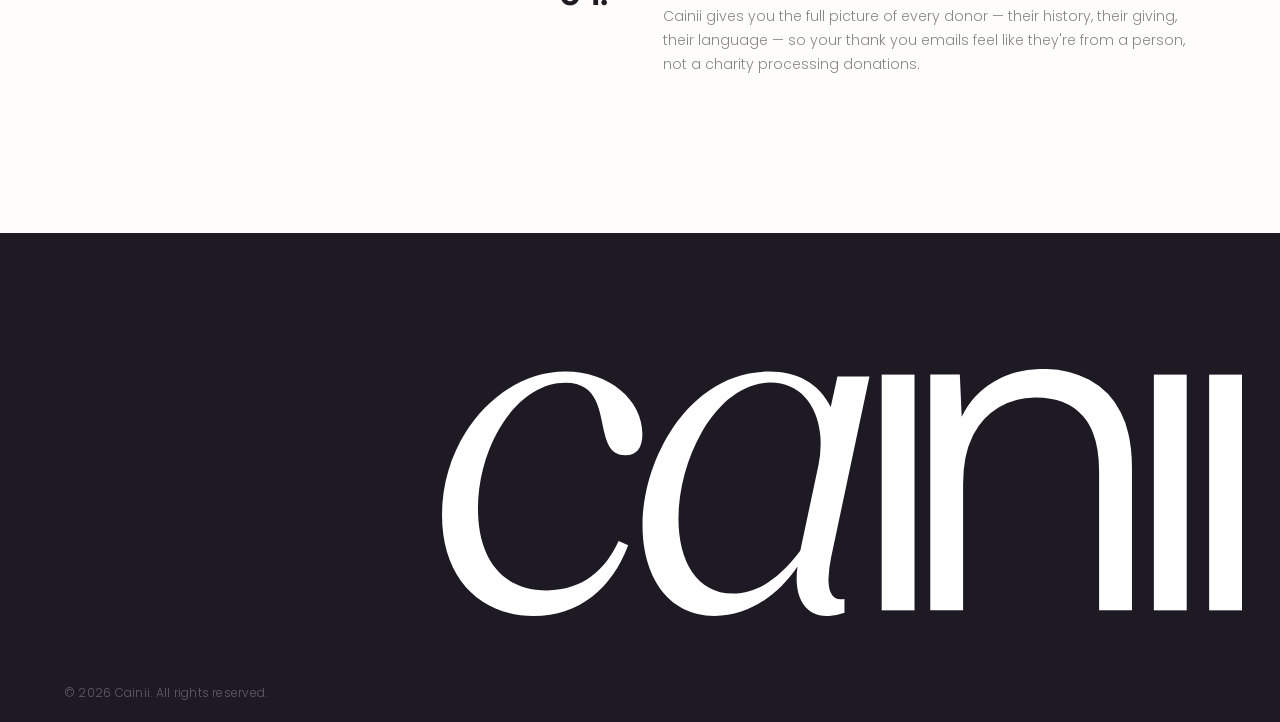
==== commit 341a54ca: "Update index.html" ====
--- a/index.html
+++ b/index.html
@@ -57,7 +57,7 @@
   </div>
   <button type="submit"><span>→</span></button>
 </div> 
-
+</div>
           <div class="gdpr-check">
             <label>
               <input type="checkbox" name="gdpr[83011]" value="Y" required />
@@ -68,7 +68,7 @@
               </span>
             </label>
           </div>
-       </div>
+       
         </form>
 
       </div>
--- a/css/hero.css
+++ b/css/hero.css
@@ -50,7 +50,7 @@
   width: 100%;
   max-width: 520px;
   display: flex;
-  flex-direction: column;
+  flex-direction: row;
   align-items: stretch;
   gap: 20px;
 }
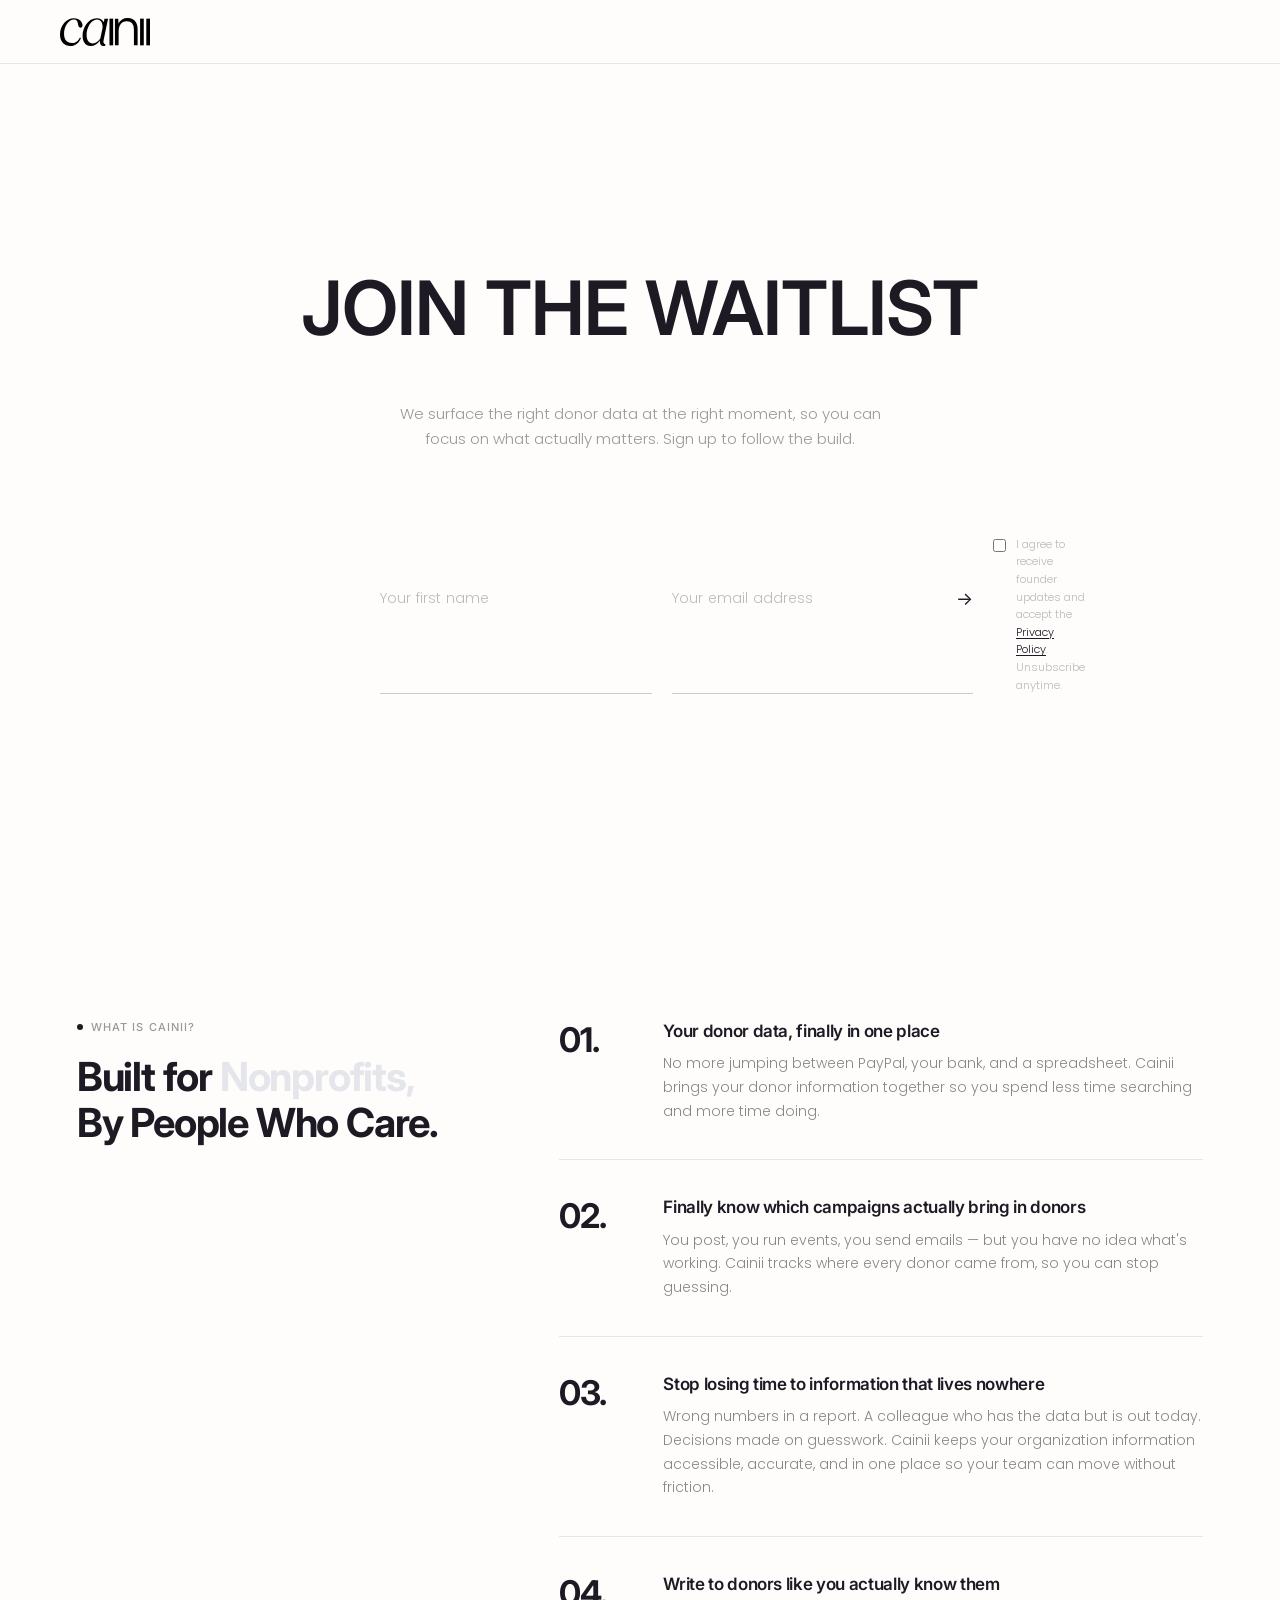
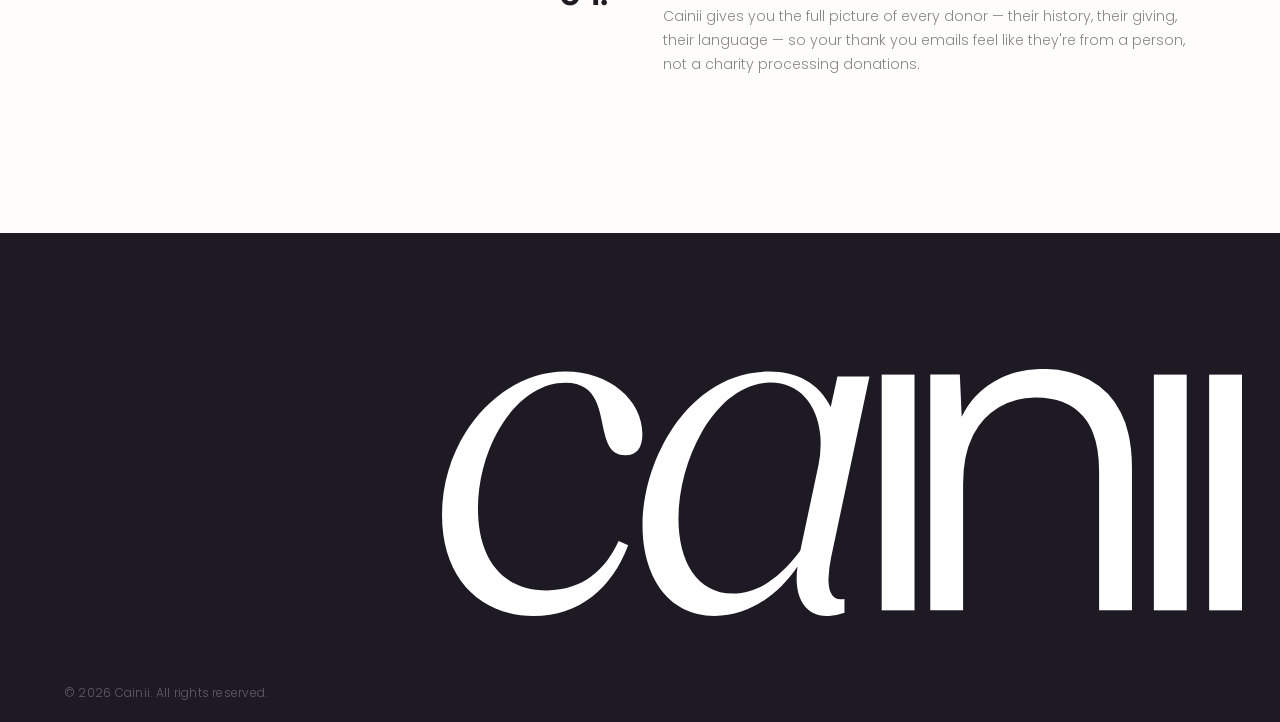
==== commit e42a2168: "Update index.html" ====
--- a/index.html
+++ b/index.html
@@ -46,30 +46,33 @@
         </p>
 
         <!-- Mailchimp form -->
-     <div class="signup-form-wrap">
-<div class="signup-form">
-  <input type="text" name="FNAME" placeholder="Your first name" required />
-</div>
-<div class="signup-form">
-  <input type="email" name="EMAIL" placeholder="Your email address" required />
-  <div style="position:absolute;left:-5000px" aria-hidden="true">
-    <input type="text" name="b_12050a1c43444a8fcd8c79bce_4baed7a808" tabindex="-1" value="" />
+     <form
+  class="signup-form-wrap"
+  action="https://gmail.us17.list-manage.com/subscribe/post?u=12050a1c43444a8fcd8c79bce&amp;id=4baed7a808&amp;v_id=1&amp;f_id=00232be1f0"
+  method="POST"
+  target="_blank"
+>
+  <div class="signup-form">
+    <input type="text" name="FNAME" placeholder="Your first name" required />
   </div>
-  <button type="submit"><span>→</span></button>
-</div> 
-</div>
-          <div class="gdpr-check">
-            <label>
-              <input type="checkbox" name="gdpr[83011]" value="Y" required />
-              <span>
-                I agree to receive founder updates and accept the
-                <a href="/privacy" target="_blank">Privacy Policy</a>.
-                Unsubscribe anytime.
-              </span>
-            </label>
-          </div>
-       
-        </form>
+  <div class="signup-form">
+    <input type="email" name="EMAIL" placeholder="Your email address" required />
+    <div style="position:absolute;left:-5000px" aria-hidden="true">
+      <input type="text" name="b_12050a1c43444a8fcd8c79bce_4baed7a808" tabindex="-1" value="" />
+    </div>
+    <button type="submit"><span>→</span></button>
+  </div>
+  <div class="gdpr-check">
+    <label>
+      <input type="checkbox" name="gdpr[83011]" value="Y" required />
+      <span>
+        I agree to receive founder updates and accept the
+        <a href="/privacy" target="_blank">Privacy Policy</a>.
+        Unsubscribe anytime.
+      </span>
+    </label>
+  </div>
+</form>
 
       </div>
     </section>
--- a/css/hero.css
+++ b/css/hero.css
@@ -131,6 +131,8 @@
 /* GDPR */
 .gdpr-check {
   width: 100%;
+   max-width: 520px;
+   margin-top: 20px;
 }
 
 .gdpr-check label {
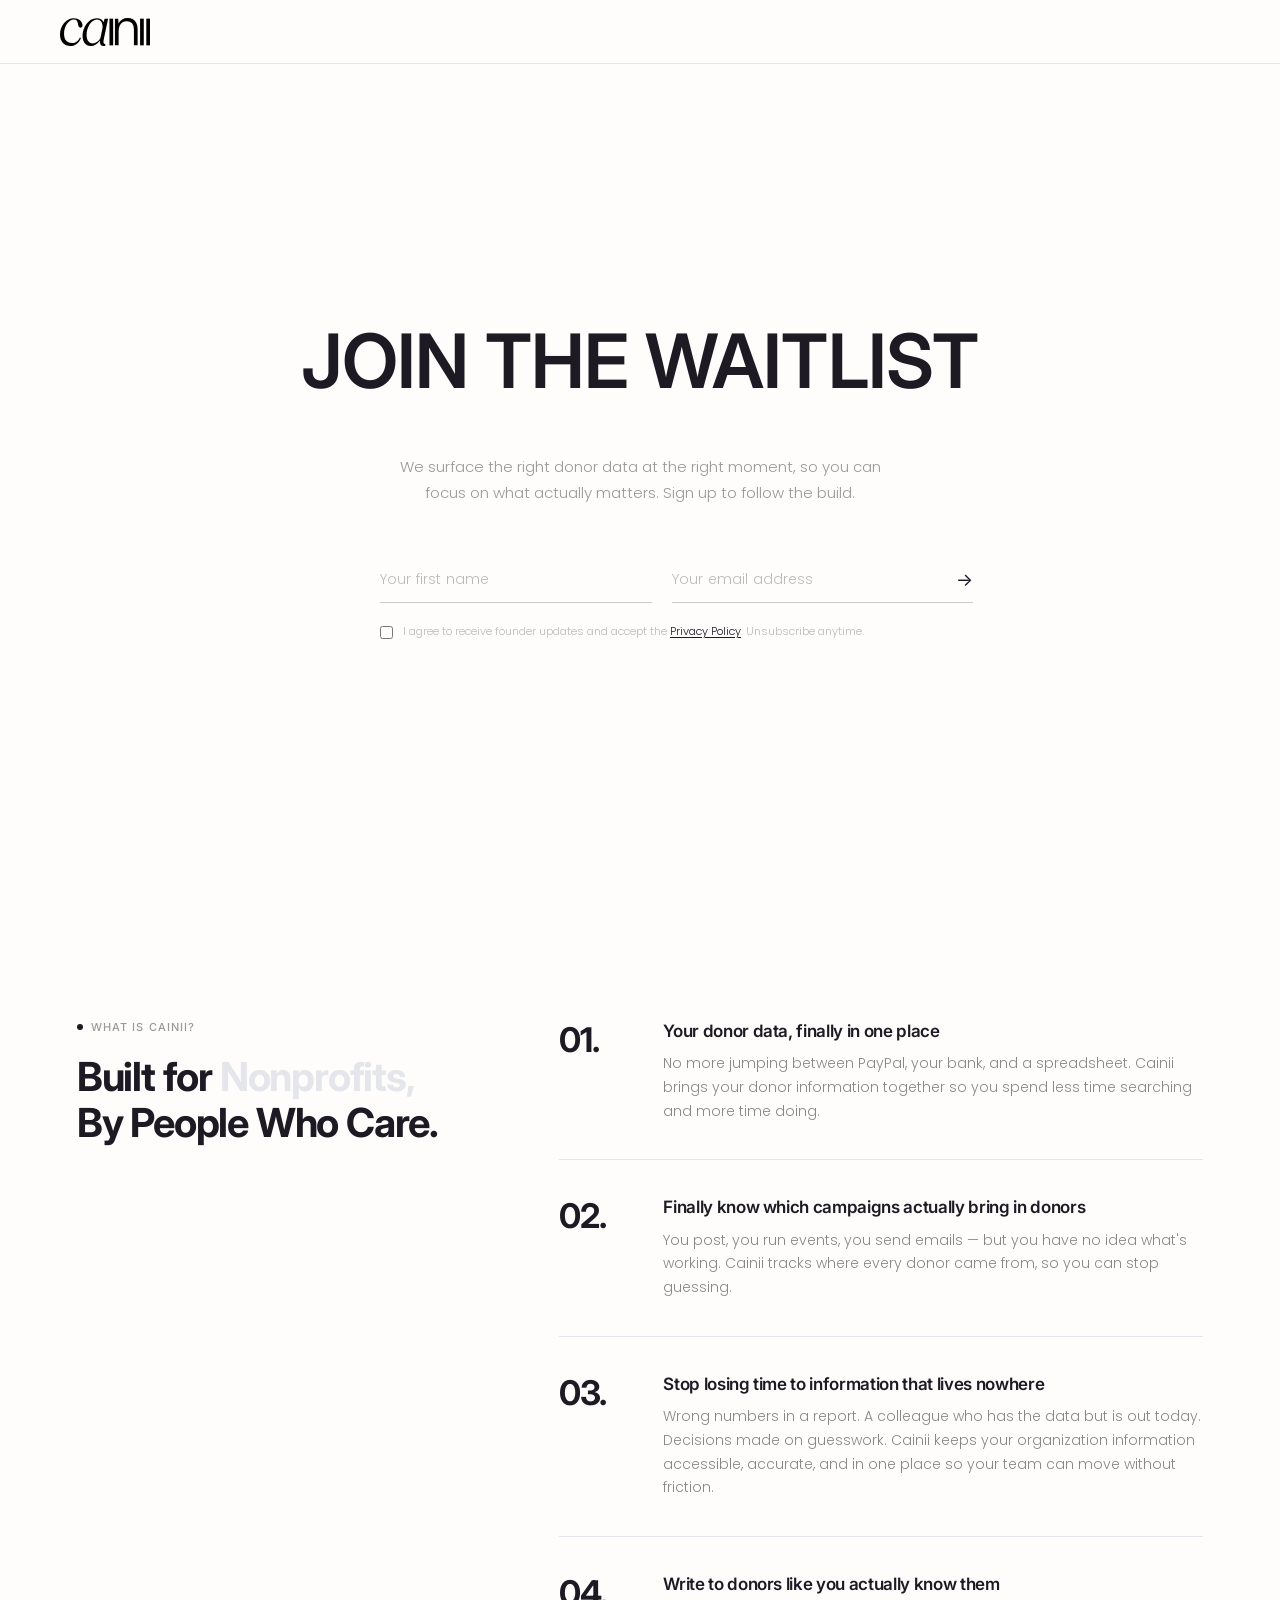
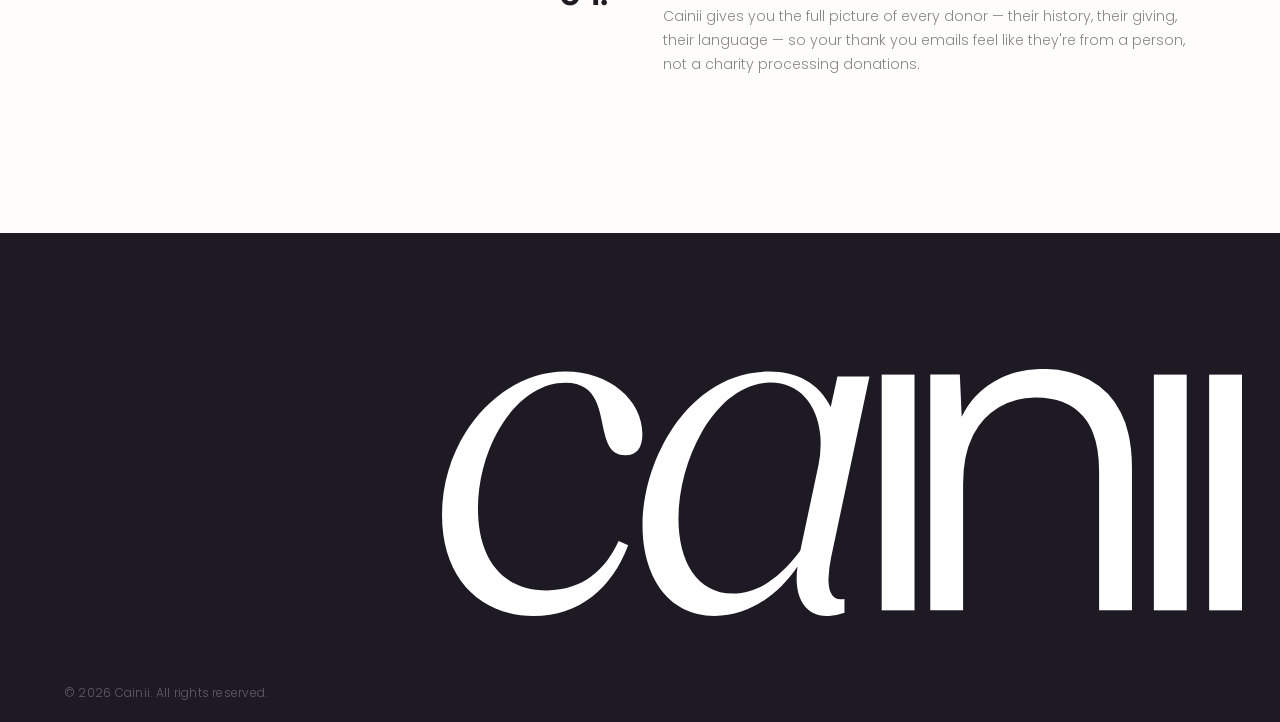
==== commit e0c20f21: "Update index.html" ====
--- a/index.html
+++ b/index.html
@@ -47,11 +47,12 @@
 
         <!-- Mailchimp form -->
      <form
-  class="signup-form-wrap"
+  
   action="https://gmail.us17.list-manage.com/subscribe/post?u=12050a1c43444a8fcd8c79bce&amp;id=4baed7a808&amp;v_id=1&amp;f_id=00232be1f0"
   method="POST"
   target="_blank"
 >
+       <div class="signup-form-wrap">
   <div class="signup-form">
     <input type="text" name="FNAME" placeholder="Your first name" required />
   </div>
@@ -62,6 +63,7 @@
     </div>
     <button type="submit"><span>→</span></button>
   </div>
+    </div>
   <div class="gdpr-check">
     <label>
       <input type="checkbox" name="gdpr[83011]" value="Y" required />
